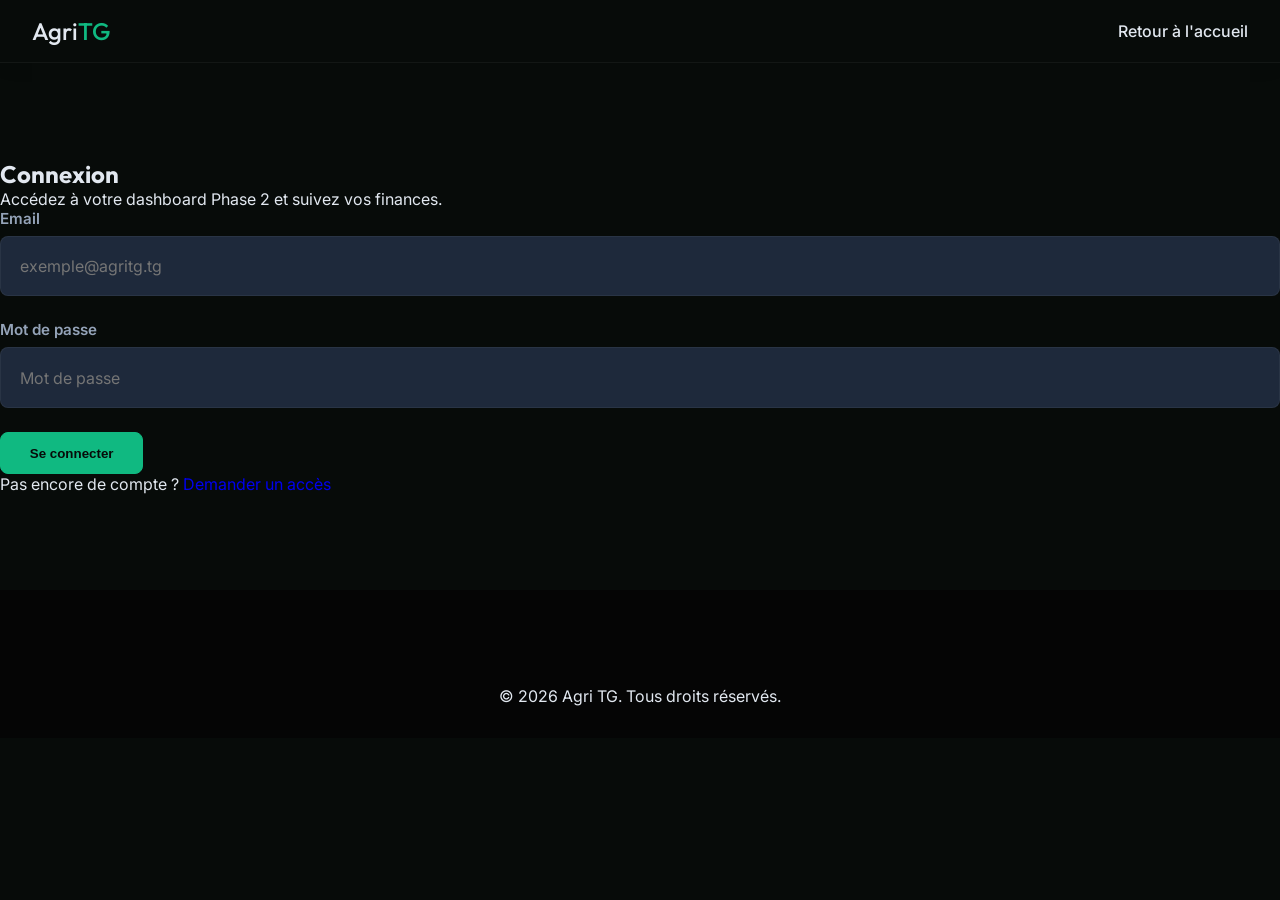
==== pages/login.html @ baed141a "amélioration de la structure" ====
<!DOCTYPE html>
<html lang="fr">

<head>
    <meta charset="UTF-8">
    <meta name="viewport" content="width=device-width, initial-scale=1.0">
    <meta name="description" content="Connexion - Agri TG">
    <title>Connexion - Agri TG</title>

    <!-- Favicon -->
    <link rel="icon" type="image/jpeg" href="../assets/logoAgriTG.jpeg">

    <!-- Google Fonts -->
    <link rel="preconnect" href="https://fonts.googleapis.com">
    <link rel="preconnect" href="https://fonts.gstatic.com" crossorigin>
    <link href="https://fonts.googleapis.com/css2?family=Inter:wght@400;500;700&family=Outfit:wght@500;700;800&display=swap" rel="stylesheet">

    <link rel="stylesheet" href="../style.css">
</head>

<body class="auth-page">
    <header class="navbar">
        <a href="../index.html" class="logo">Agri <span>TG</span></a>
        <nav>
            <a href="../index.html" class="nav-link">Retour à l'accueil</a>
        </nav>
    </header>

    <main class="page-shell">
        <section id="login-section" class="auth-card">
            <div class="auth-head">
                <h1>Connexion</h1>
                <p class="subtitle">Accédez à votre dashboard Phase 2 et suivez vos finances.</p>
            </div>

            <form id="login-form" class="form-card">
                <div class="form-group">
                    <label for="email">Email</label>
                    <input type="email" id="email" name="email" placeholder="exemple@agritg.tg" required>
                </div>

                <div class="form-group">
                    <label for="password">Mot de passe</label>
                    <input type="password" id="password" name="password" placeholder="Mot de passe" required>
                </div>

                <button type="submit" class="btn-primary">Se connecter</button>
            </form>

            <p class="auth-footer-text">Pas encore de compte ? <a href="#">Demander un accès</a></p>
        </section>
    </main>

    <footer class="site-footer simple-footer">
        <p>© 2026 Agri TG. Tous droits réservés.</p>
    </footer>

    <script src="../script.js"></script>
</body>

</html>
---- style.css ----
/* --- PALETTE DE COULEURS --- */
:root {
    /* Couleurs structurelles sémantiques */
    --bg-primary: #070B09;
    --bg-card: #111513;

    /* Textes et Bordures */
    --text-primary: #E2E8F0;
    --text-secondary: #94A3B8;
    --border-color: #1F2922;

    /* Couleurs de marque */
    --primary-green: #10B981;
    /* Typographies */
    --font-heading: 'Outfit', sans-serif;
    --font-body: 'Inter', sans-serif;
}

/* --- THEME LIGHT MODE --- */
[data-theme="light"] {
    --bg-primary: #F8FAFC;
    --bg-card: #FFFFFF;
    --text-primary: #0F172A;
    --text-secondary: #475569;
    --border-color: #E2E8F0;
}

/* Réinitialisation de base */
html {
    scroll-behavior: smooth;
}

* {
    margin: 0;
    padding: 0;
    box-sizing: border-box;
    text-decoration: none;
    list-style: none;
}

body {
    background-color: var(--bg-primary);
    color: var(--text-primary);
    font-family: var(--font-body);
}

/* Utilitaires globaux d'accessibilité (Lecteurs d'écran) */
.sr-only {
    position: absolute;
    width: 1px;
    height: 1px;
    padding: 0;
    margin: -1px;
    overflow: hidden;
    clip: rect(0, 0, 0, 0);
    white-space: nowrap;
    border: 0;
}

/* --- 1. EN-TÊTE / NAVIGATION --- */
.navbar {
    display: flex;
    justify-content: space-between;
    align-items: center;
    padding: 1rem 2rem;
    background-color: var(--bg-primary);
    position: sticky;
    top: 0;
    z-index: 1000;
    border-bottom: 1px solid rgba(128, 128, 128, 0.1);
    box-shadow: 0 4px 20px rgba(0, 0, 0, 0.05);
}

.navbar ul {
    display: flex;
    gap: 2.5rem;
}

.navbar a {
    color: var(--text-primary);
    font-weight: 500;
    transition: color 0.3s;
}

.navbar a:hover {
    color: var(--primary-green);
}

.logo {
    display: flex;
    align-items: center;
    font-size: 1.5rem;
    font-weight: 800;
    color: var(--text-primary);
}

.logo span {
    color: var(--primary-green);
}


/* --- 2. BOUTONS --- */
.btn-primary,
.btn-secondary {
    display: inline-block;
    padding: 0.8rem 1.8rem;
    border-radius: 8px;
    font-weight: 700;
    transition: all 0.3s ease;
    cursor: pointer;
}

/* Bouton d'action principal */
.btn-primary {
    background-color: var(--primary-green);
    color: #070B09;
    border: 1px solid var(--primary-green);
}

.btn-primary:hover {
    transform: translateY(-2px);
    box-shadow: 0 4px 15px rgba(16, 185, 129, 0.4);
}

.btn-primary.loading {
    opacity: 0.7;
    cursor: wait;
    animation: pulse 1s infinite alternate;
}

@keyframes pulse {
    0% { transform: scale(1); opacity: 0.8; }
    100% { transform: scale(0.98); opacity: 0.5; box-shadow: 0 0 15px rgba(16,185,129,0.2); }
}

/* Bouton d'action secondaire */
.btn-secondary {
    background-color: transparent;
    color: var(--text-primary);
    border: 1px solid var(--text-secondary);
}

.btn-secondary:hover {
    border-color: var(--text-primary);
}

/* --- 3. SECTION ACCUEIL (HERO) --- */
.hero-content {
    text-align: left;
    max-width: 1200px;
    margin: 2rem auto;
    padding: 0 2rem;
}

.hero-content h1 {
    font-size: 4rem;
    line-height: 1.1;
    margin-bottom: 1.5rem;
    max-width: 850px;
}

.hero-content p {
    font-size: 1.25rem;
    color: var(--text-secondary);
    margin-bottom: 2.5rem;
    max-width: 600px;
}

.hero-actions {
    display: flex;
    justify-content: flex-start;
    gap: 1.5rem;
}

/* -- TEXTE MULTICOLORE -- */
.text-green {
    color: var(--primary-green) !important;
}

.text-blue {
    color: #3B82F6 !important;
}

section {
    padding: 6rem 0;
}



h1,
h2,
h3,
.logo {
    font-family: var(--font-heading);
}

/* --- SECTION PROBLÈME --- */

.section-heading {
    text-align: center;
    margin-bottom: 3rem;
    color: var(--text-secondary);
    max-width: 1200px;
    margin-left: auto;
    margin-right: auto;
    padding: 0 2rem;
}

.section-heading h2 {
    color: var(--text-primary);
    font-size: 2.5rem;
    font-weight: 800;
    margin-bottom: 1rem;
}

.section-heading .subtitle {
    font-size: 1.1rem;
}

/* 1. La grille responsive */
.cards-grid {
    display: grid;
    grid-template-columns: repeat(auto-fit, minmax(300px, 1fr));
    gap: 2rem;
    max-width: 1200px;
    margin: 0 auto;
    padding: 2rem;
}

/* 2. Le style de la carte */
.card {
    background-color: var(--bg-card);
    border: 1px solid var(--border-color);
    border-radius: 16px;
    padding: 2.5rem 1.5rem;
    text-align: center;
    transition: transform 0.3s ease;
}

.card:hover {
    transform: translateY(-5px);
}

/* 3. La statistique au centre */
.card-stat {
    font-family: var(--font-heading);
    font-size: 4rem;
    font-weight: 800;
    color: var(--primary-green);
    margin: 1rem 0;
}

.card-icon {
    font-size: 2rem;
}

.card p {
    color: var(--text-secondary);
    line-height: 1.6;
}

/* --- SECTION HISTOIRES --- */

/* Utilitaires d'alignement */
.text-left,
.story-card {
    text-align: left !important;
}

.avatar {
    background-color: #1E293B;
    color: var(--text-primary);
    width: 60px;
    height: 60px;
    border-radius: 50%;
    display: flex;
    align-items: center;
    justify-content: center;
    font-weight: 700;
    margin-bottom: 1.5rem;
}

.story-card p:last-child {
    margin-top: 2rem;
    color: var(--text-primary);
}

.story-card h3 {
    font-size: 1.5rem;
    margin-bottom: 1rem;
    color: var(--text-primary);
}

/* --- SECTION SOLUTION --- */

.solution-card h3 {
    color: var(--text-primary);
    margin-bottom: 2rem;
}

.mockup-container {
    background-color: #1E293B;
    border-radius: 8px;
    margin-bottom: 2rem;
    overflow: hidden;
    display: block;
}

.mockup-container img {
    width: 100%;
    height: auto;
    display: block;
}

.highlight-card {
    border: 1px solid var(--primary-green) !important;
    box-shadow: 0 0 15px rgba(16, 185, 129, 0.05);
}

/* --- 4. SECTION COMPARAISON (AVANT/APRÈS) --- */
.comparison-container {
    max-width: 1000px;
    margin: 0 auto;
    background-color: #111827;
    border-radius: 12px;
    padding: 3rem;
    border: 1px solid rgba(255, 255, 255, 0.05);
}

.text-center {
    text-align: center !important;
}

.comparison-container h2 {
    margin-bottom: 3rem;
}

.comparison-table {
    display: flex;
    flex-direction: row;
    gap: 2rem;
}

.comparison-col {
    flex: 1;
    display: flex;
    flex-direction: column;
    gap: 1rem;
}

.table-header {
    background-color: rgba(0, 0, 0, 0.2);
    color: var(--text-primary);
    font-weight: 700;
    padding: 1.5rem;
    border-radius: 8px;
    text-align: center;
}

.table-item {
    background-color: rgba(255, 255, 255, 0.02);
    padding: 1.5rem;
    color: var(--text-secondary);
    border-radius: 8px;
    border: 1px solid rgba(255, 255, 255, 0.05);
    display: flex;
    align-items: center;
    min-height: 100px;
}

/* --- 5. SECTION DÉMO BLOCKCHAIN --- */
#blockchain-demo {
    background: radial-gradient(circle at center, rgba(16, 185, 129, 0.05) 0%, transparent 70%);
}

.demo-container {
    max-width: 1200px;
    margin: 0 auto;
    padding: 0 2rem;
    display: flex;
    gap: 4rem;
    align-items: center;
}

.demo-form {
    flex: 1;
}

.demo-form h2 {
    font-size: 2.5rem;
    margin-bottom: 1rem;
    line-height: 1.2;
}

.demo-form p {
    color: var(--text-secondary);
    margin-bottom: 2.5rem;
    font-size: 1.1rem;
}

.form-group {
    margin-bottom: 1.5rem;
    text-align: left;
}

.form-group label {
    display: block;
    margin-bottom: 0.5rem;
    font-size: 0.95rem;
    color: var(--text-secondary);
    font-weight: 600;
}

.form-group input {
    width: 100%;
    padding: 1.2rem;
    background-color: #1E293B;
    border: 1px solid rgba(255, 255, 255, 0.05);
    border-radius: 8px;
    color: var(--text-primary);
    font-size: 1rem;
    font-family: inherit;
    transition: all 0.3s ease;
}

.form-group input:focus {
    outline: none;
    border-color: var(--primary-green);
    background-color: #0f172a;
}

.w-100 {
    width: 100%;
}

.demo-ledger {
    flex: 1;
}

#ledger-list {
    list-style: none;
    padding: 0;
}

.block-card {
    background-color: rgba(30, 41, 59, 0.5);
    border-radius: 8px;
    padding: 1.5rem;
    margin-bottom: 1rem;
    border-left: 4px solid var(--primary-green);
}

.block-id {
    font-size: 0.85rem;
    text-transform: uppercase;
    letter-spacing: 1px;
    color: var(--text-secondary);
    display: block;
    margin-bottom: 1rem;
}

.block-hash {
    background-color: rgba(0, 0, 0, 0.4);
    padding: 0.8rem 1rem;
    border-radius: 6px;
    font-family: monospace;
    font-size: 0.9rem;
    color: var(--text-secondary);
    margin-bottom: 1rem;
}

.block-hash span {
    color: var(--primary-green);
}

.block-data {
    color: var(--text-primary);
    margin: 0;
    font-weight: 500;
}

.block-header {
    display: flex;
    justify-content: space-between;
    align-items: center;
    margin-bottom: 1rem;
}

.block-id {
    margin-bottom: 0;
    font-size: 0.85rem;
    text-transform: uppercase;
    letter-spacing: 1px;
    color: var(--text-secondary);
}

/* --- 6. LE PIED DE PAGE (FOOTER) --- */
.site-footer {
    background-color: #050505;
    padding: 6rem 2rem 2rem 2rem;
    text-align: center;
}

.footer-content {
    max-width: 800px;
    margin: 0 auto;
    margin-bottom: 3rem;
}

.footer-content h3 {
    font-size: 1.8rem;
    margin-bottom: 1.5rem;
    color: var(--text-primary);
    font-weight: 800;
}

.footer-content p {
    color: var(--text-secondary);
    margin-bottom: 0.8rem;
    font-size: 1.05rem;
}

.footer-bottom {
    border-top: 1px solid rgba(255, 255, 255, 0.08);
    padding-top: 2rem;
    max-width: 1000px;
    margin: 0 auto;
}

.footer-bottom p {
    color: rgba(255, 255, 255, 0.3);
    font-size: 0.9rem;
    margin: 0;
}

.btn-theme {
    background: transparent;
    border: none;
    font-size: 1.5rem;
    cursor: pointer;
    margin-right: 1rem;
    transition: transform 0.3s ease;
}

.btn-theme:hover {
    transform: scale(1.2) rotate(15deg);
}

/* ==============================================================
   7. LE SYSTÈME DE THÈME (LIGHT MODE)
============================================================== */
body.light-mode {
    --bg-primary: #f8fafc;
    --text-primary: #0f172a;
    --text-secondary: #475569;
    --bg-card: #ffffff;
}

body.light-mode .comparison-container,
body.light-mode .block-card,
body.light-mode .avatar,
body.light-mode .solution-card {
    background-color: #f1f5f9;
    border-color: rgba(0, 0, 0, 0.1);
    border: 1px solid rgba(0, 0, 0, 0.1);
    color: var(--text-primary);
}

body.light-mode .table-item {
    background-color: #ffffff;
    border: 1px solid rgba(0, 0, 0, 0.1);
    color: var(--text-secondary);
}

body.light-mode .table-header {
    background-color: #e2e8f0;
    color: var(--text-primary);
}

body.light-mode .form-group input,
body.light-mode .block-hash {
    background-color: #f1f5f9;
    border: 1px solid rgba(0, 0, 0, 0.1);
    color: var(--text-primary);
}

body.light-mode .site-footer {
    background-color: #e2e8f0;
}

body.light-mode .footer-bottom {
    border-top: 1px solid rgba(0, 0, 0, 0.1);
}

body.light-mode .footer-bottom p {
    color: var(--text-secondary);
}

body.light-mode .btn-secondary {
    border-color: var(--text-secondary);
    color: var(--text-primary);
}

/* ==============================================================
   8. ANIMATIONS AU DÉFILEMENT
============================================================== */
.fade-in-element {
    opacity: 0;
    transform: translateY(30px);
    transition: opacity 0.8s ease-out, transform 0.8s ease-out;
    will-change: opacity, transform;
}

.fade-in-element.visible {
    opacity: 1;
    transform: translateY(0);
}

/* ==============================================================
   9. RESPONSIVE DESIGN (MOBILES ET TABLETTES)
============================================================== */
@media screen and (max-width: 768px) {
    .navbar {
        display: flex;
        flex-wrap: wrap;
        justify-content: space-between;
        align-items: center;
        padding: 1rem 1.5rem;
    }

    .navbar .btn-primary {
        display: none !important; /* Force hide the simuler button */
    }

    .btn-theme {
        margin-right: 0;
        margin-left: auto;
    }

    .navbar nav {
        order: 3;
        width: 100%;
        margin-top: 1.5rem;
    }

    .navbar ul {
        flex-wrap: wrap;
        justify-content: center;
        gap: 0.8rem;
    }

    .navbar ul a {
        font-size: 0.95rem;
        padding: 0.5rem 0.8rem;
        background-color: rgba(255, 255, 255, 0.05);
        border: 1px solid rgba(255, 255, 255, 0.1);
        border-radius: 8px;
        color: var(--text-primary);
    }
    
    body.light-mode .navbar ul a {
        background-color: rgba(0, 0, 0, 0.05);
        border-color: rgba(0, 0, 0, 0.1);
    }

    .hero-content h1 {
        font-size: 2.5rem;
    }

    .hero-content p {
        font-size: 1.1rem;
    }

    .hero-actions {
        flex-direction: column;
    }

    .demo-container {
        flex-direction: column;
        gap: 2rem;
    }

    .comparison-container {
        padding: 1.5rem;
    }

    .comparison-table {
        flex-direction: column;
    }
}
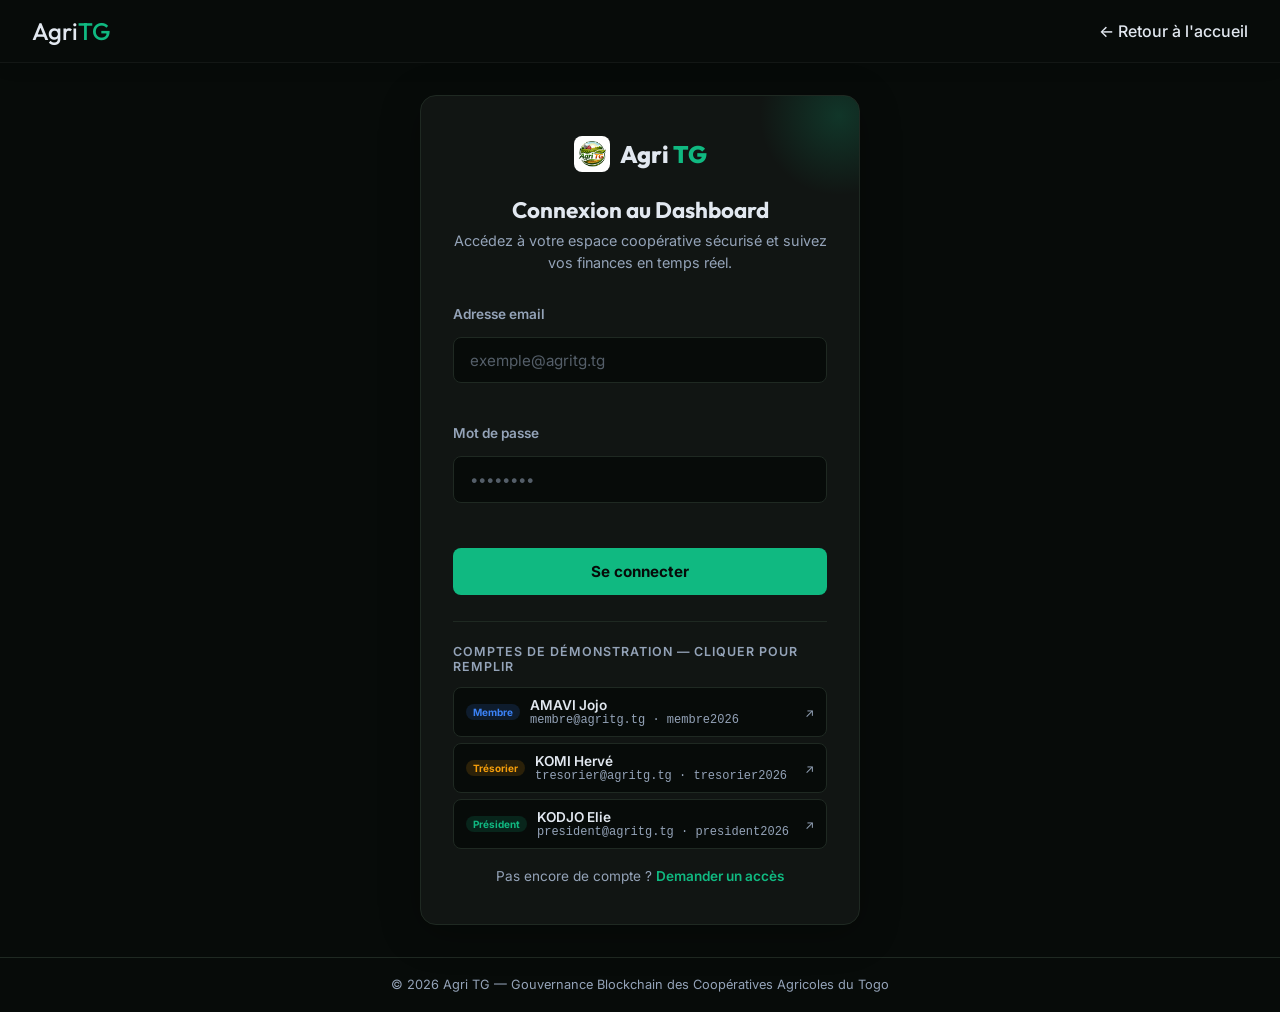
==== commit 49b39c14: "amélioration de la phse 2" ====
--- a/pages/login.html
+++ b/pages/login.html
@@ -7,55 +7,672 @@
     <meta name="description" content="Connexion - Agri TG">
     <title>Connexion - Agri TG</title>
 
-    <!-- Favicon -->
     <link rel="icon" type="image/jpeg" href="../assets/logoAgriTG.jpeg">
-
-    <!-- Google Fonts -->
     <link rel="preconnect" href="https://fonts.googleapis.com">
     <link rel="preconnect" href="https://fonts.gstatic.com" crossorigin>
-    <link href="https://fonts.googleapis.com/css2?family=Inter:wght@400;500;700&family=Outfit:wght@500;700;800&display=swap" rel="stylesheet">
-
+    <link
+        href="https://fonts.googleapis.com/css2?family=Inter:wght@400;500;700&family=Outfit:wght@500;700;800&display=swap"
+        rel="stylesheet">
     <link rel="stylesheet" href="../style.css">
+
+    <style>
+        /* ── Page centrée verticalement ── */
+        .auth-page {
+            min-height: 100vh;
+            display: flex;
+            flex-direction: column;
+            background: var(--bg-primary);
+        }
+
+        .auth-page .page-shell {
+            flex: 1;
+            display: flex;
+            align-items: center;
+            justify-content: center;
+            padding: 2rem 1rem;
+        }
+
+        /* ── Carte principale ── */
+        .auth-card {
+            width: 100%;
+            max-width: 440px;
+            background: var(--bg-card);
+            border: 1px solid var(--border-color);
+            border-radius: 16px;
+            padding: 2.5rem 2rem;
+            box-shadow: 0 8px 40px rgba(0, 0, 0, 0.3);
+            position: relative;
+            overflow: hidden;
+        }
+
+        /* Halo décoratif vert */
+        .auth-card::before {
+            content: '';
+            position: absolute;
+            top: -60px;
+            right: -60px;
+            width: 160px;
+            height: 160px;
+            border-radius: 50%;
+            background: radial-gradient(circle, rgba(16, 185, 129, 0.2), transparent 70%);
+            pointer-events: none;
+        }
+
+        /* ── Logo ── */
+        .auth-logo {
+            display: flex;
+            align-items: center;
+            justify-content: center;
+            gap: 10px;
+            margin-bottom: 1.5rem;
+        }
+
+        .auth-logo img {
+            width: 36px;
+            height: 36px;
+            border-radius: 8px;
+            object-fit: cover;
+        }
+
+        .auth-logo-text {
+            font-family: 'Outfit', sans-serif;
+            font-size: 1.5rem;
+            font-weight: 800;
+            color: var(--text-primary);
+        }
+
+        .auth-logo-text span {
+            color: #10B981;
+        }
+
+        /* ── En-tête ── */
+        .auth-head {
+            text-align: center;
+            margin-bottom: 2rem;
+        }
+
+        .auth-head h1 {
+            font-family: 'Outfit', sans-serif;
+            font-size: 1.4rem;
+            font-weight: 700;
+            color: var(--text-primary);
+            margin-bottom: 0.4rem;
+        }
+
+        .auth-head p {
+            font-size: 0.9rem;
+            color: var(--text-secondary);
+            line-height: 1.5;
+        }
+
+        /* ── Formulaire ── */
+        .form-card {
+            display: flex;
+            flex-direction: column;
+            gap: 1.1rem;
+        }
+
+        .form-group {
+            display: flex;
+            flex-direction: column;
+            gap: 0.45rem;
+        }
+
+        .form-group label {
+            font-size: 0.85rem;
+            font-weight: 600;
+            color: var(--text-secondary);
+        }
+
+        .form-group input {
+            width: 100%;
+            padding: 0.8rem 1rem;
+            background: var(--bg-primary);
+            border: 1px solid var(--border-color);
+            border-radius: 8px;
+            color: var(--text-primary);
+            font-size: 0.95rem;
+            font-family: 'Inter', sans-serif;
+            transition: border-color 0.2s, box-shadow 0.2s;
+            outline: none;
+        }
+
+        .form-group input:focus {
+            border-color: #10B981;
+            box-shadow: 0 0 0 3px rgba(16, 185, 129, 0.15);
+        }
+
+        .form-group input::placeholder {
+            color: var(--text-secondary);
+            opacity: 0.55;
+        }
+
+        /* ── Indicateur de rôle ── */
+        .role-indicator {
+            display: none;
+            align-items: center;
+            gap: 8px;
+            padding: 8px 12px;
+            border-radius: 8px;
+            font-size: 0.82rem;
+            font-weight: 600;
+            animation: fadeIn 0.3s ease;
+        }
+
+        .role-indicator.visible {
+            display: flex;
+        }
+
+        .role-indicator.membre {
+            background: rgba(59, 130, 246, 0.12);
+            color: #3B82F6;
+            border: 1px solid rgba(59, 130, 246, 0.25);
+        }
+
+        .role-indicator.tresorier {
+            background: rgba(245, 158, 11, 0.12);
+            color: #F59E0B;
+            border: 1px solid rgba(245, 158, 11, 0.25);
+        }
+
+        .role-indicator.president {
+            background: rgba(16, 185, 129, 0.12);
+            color: #10B981;
+            border: 1px solid rgba(16, 185, 129, 0.25);
+        }
+
+        /* ── Message d'erreur ── */
+        .auth-error {
+            display: none;
+            background: rgba(239, 68, 68, 0.1);
+            border: 1px solid rgba(239, 68, 68, 0.3);
+            color: #EF4444;
+            border-radius: 8px;
+            padding: 0.7rem 1rem;
+            font-size: 0.85rem;
+            text-align: center;
+            font-weight: 500;
+        }
+
+        .auth-error.visible {
+            display: block;
+            animation: shake 0.4s ease;
+        }
+
+        @keyframes shake {
+
+            0%,
+            100% {
+                transform: translateX(0);
+            }
+
+            25% {
+                transform: translateX(-6px);
+            }
+
+            75% {
+                transform: translateX(6px);
+            }
+        }
+
+        /* ── Message de succès ── */
+        .auth-success {
+            display: none;
+            background: rgba(16, 185, 129, 0.1);
+            border: 1px solid rgba(16, 185, 129, 0.3);
+            color: #10B981;
+            border-radius: 8px;
+            padding: 0.7rem 1rem;
+            font-size: 0.85rem;
+            text-align: center;
+            font-weight: 600;
+        }
+
+        .auth-success.visible {
+            display: block;
+        }
+
+        /* ── Bouton submit ── */
+        .btn-login {
+            width: 100%;
+            padding: 0.9rem;
+            background: #10B981;
+            color: #070B09;
+            border: none;
+            border-radius: 8px;
+            font-size: 0.95rem;
+            font-weight: 700;
+            font-family: 'Inter', sans-serif;
+            cursor: pointer;
+            transition: all 0.2s ease;
+            margin-top: 0.2rem;
+        }
+
+        .btn-login:hover:not(:disabled) {
+            transform: translateY(-1px);
+            box-shadow: 0 4px 15px rgba(16, 185, 129, 0.4);
+        }
+
+        .btn-login:disabled {
+            opacity: 0.65;
+            cursor: wait;
+        }
+
+        /* ── Comptes de démo ── */
+        .demo-accounts {
+            margin-top: 1.6rem;
+            border-top: 1px solid var(--border-color);
+            padding-top: 1.4rem;
+        }
+
+        .demo-title {
+            font-size: 0.78rem;
+            text-transform: uppercase;
+            letter-spacing: 1px;
+            color: var(--text-secondary);
+            margin-bottom: 0.8rem;
+            font-weight: 600;
+        }
+
+        .demo-grid {
+            display: flex;
+            flex-direction: column;
+            gap: 6px;
+        }
+
+        .demo-account-btn {
+            display: flex;
+            align-items: center;
+            gap: 10px;
+            width: 100%;
+            padding: 9px 12px;
+            background: var(--bg-primary);
+            border: 1px solid var(--border-color);
+            border-radius: 8px;
+            cursor: pointer;
+            transition: all 0.15s;
+            text-align: left;
+            font-family: 'Inter', sans-serif;
+        }
+
+        .demo-account-btn:hover {
+            border-color: #10B981;
+            background: rgba(16, 185, 129, 0.05);
+        }
+
+        .demo-role-badge {
+            font-size: 10px;
+            font-weight: 700;
+            padding: 2px 7px;
+            border-radius: 20px;
+            flex-shrink: 0;
+        }
+
+        .badge-membre {
+            background: rgba(59, 130, 246, 0.15);
+            color: #3B82F6;
+        }
+
+        .badge-tresorier {
+            background: rgba(245, 158, 11, 0.15);
+            color: #F59E0B;
+        }
+
+        .badge-president {
+            background: rgba(16, 185, 129, 0.15);
+            color: #10B981;
+        }
+
+        .demo-account-info {
+            flex: 1;
+        }
+
+        .demo-account-name {
+            font-size: 0.85rem;
+            font-weight: 600;
+            color: var(--text-primary);
+        }
+
+        .demo-account-email {
+            font-size: 0.75rem;
+            color: var(--text-secondary);
+            font-family: monospace;
+        }
+
+        .demo-arrow {
+            font-size: 0.75rem;
+            color: var(--text-secondary);
+        }
+
+        /* ── Footer ── */
+        .auth-footer-text {
+            text-align: center;
+            margin-top: 1.2rem;
+            font-size: 0.85rem;
+            color: var(--text-secondary);
+        }
+
+        .auth-footer-text a {
+            color: #10B981;
+            font-weight: 600;
+            text-decoration: none;
+        }
+
+        /* ── Spinner de chargement ── */
+        .spinner {
+            display: inline-block;
+            width: 14px;
+            height: 14px;
+            border: 2px solid rgba(0, 0, 0, 0.3);
+            border-top-color: #000;
+            border-radius: 50%;
+            animation: spin 0.7s linear infinite;
+            vertical-align: middle;
+            margin-right: 6px;
+        }
+
+        @keyframes spin {
+            to {
+                transform: rotate(360deg);
+            }
+        }
+
+        @keyframes fadeIn {
+            from {
+                opacity: 0;
+            }
+
+            to {
+                opacity: 1;
+            }
+        }
+
+        /* ── Simple footer ── */
+        .simple-footer {
+            padding: 1.2rem;
+            text-align: center;
+            border-top: 1px solid var(--border-color);
+        }
+
+        .simple-footer p {
+            font-size: 0.8rem;
+            color: var(--text-secondary);
+        }
+    </style>
 </head>
 
 <body class="auth-page">
+
+    <!-- Navbar -->
     <header class="navbar">
         <a href="../index.html" class="logo">Agri <span>TG</span></a>
         <nav>
-            <a href="../index.html" class="nav-link">Retour à l'accueil</a>
+            <a href="../index.html" class="nav-link">← Retour à l'accueil</a>
         </nav>
     </header>
 
+    <!-- Contenu principal -->
     <main class="page-shell">
-        <section id="login-section" class="auth-card">
+        <section class="auth-card">
+
+            <!-- Logo -->
+            <div class="auth-logo">
+                <img src="../assets/logoAgriTG.jpeg" alt="Logo Agri TG">
+                <div class="auth-logo-text">Agri <span>TG</span></div>
+            </div>
+
+            <!-- En-tête -->
             <div class="auth-head">
-                <h1>Connexion</h1>
-                <p class="subtitle">Accédez à votre dashboard Phase 2 et suivez vos finances.</p>
+                <h1>Connexion au Dashboard</h1>
+                <p>Accédez à votre espace coopérative sécurisé et suivez vos finances en temps réel.</p>
             </div>
 
-            <form id="login-form" class="form-card">
+            <!-- Formulaire -->
+            <form id="login-form" class="form-card" novalidate>
+
                 <div class="form-group">
-                    <label for="email">Email</label>
-                    <input type="email" id="email" name="email" placeholder="exemple@agritg.tg" required>
+                    <label for="email">Adresse email</label>
+                    <input type="email" id="email" name="email" placeholder="exemple@agritg.tg" autocomplete="email">
                 </div>
 
                 <div class="form-group">
                     <label for="password">Mot de passe</label>
-                    <input type="password" id="password" name="password" placeholder="Mot de passe" required>
+                    <input type="password" id="password" name="password" placeholder="••••••••"
+                        autocomplete="current-password">
                 </div>
 
-                <button type="submit" class="btn-primary">Se connecter</button>
+                <!-- Indicateur de rôle détecté -->
+                <div id="role-indicator" class="role-indicator">
+                    <span id="role-icon"></span>
+                    <span id="role-text"></span>
+                </div>
+
+                <!-- Message d'erreur -->
+                <div id="auth-error" class="auth-error">
+                    Email ou mot de passe incorrect.
+                </div>
+
+                <!-- Message de succès -->
+                <div id="auth-success" class="auth-success">
+                    ✓ Connexion réussie ! Redirection en cours…
+                </div>
+
+                <button type="submit" class="btn-login" id="btn-submit">
+                    Se connecter
+                </button>
             </form>
 
-            <p class="auth-footer-text">Pas encore de compte ? <a href="#">Demander un accès</a></p>
+            <!-- Comptes de démonstration -->
+            <div class="demo-accounts">
+                <p class="demo-title">Comptes de démonstration — cliquer pour remplir</p>
+                <div class="demo-grid">
+
+                    <button class="demo-account-btn" data-email="membre@agritg.tg" data-pwd="membre2026">
+                        <span class="demo-role-badge badge-membre">Membre</span>
+                        <div class="demo-account-info">
+                            <div class="demo-account-name">AMAVI Jojo</div>
+                            <div class="demo-account-email">membre@agritg.tg · membre2026</div>
+                        </div>
+                        <span class="demo-arrow">↗</span>
+                    </button>
+
+                    <button class="demo-account-btn" data-email="tresorier@agritg.tg" data-pwd="tresorier2026">
+                        <span class="demo-role-badge badge-tresorier">Trésorier</span>
+                        <div class="demo-account-info">
+                            <div class="demo-account-name">KOMI Hervé</div>
+                            <div class="demo-account-email">tresorier@agritg.tg · tresorier2026</div>
+                        </div>
+                        <span class="demo-arrow">↗</span>
+                    </button>
+
+                    <button class="demo-account-btn" data-email="president@agritg.tg" data-pwd="president2026">
+                        <span class="demo-role-badge badge-president">Président</span>
+                        <div class="demo-account-info">
+                            <div class="demo-account-name">KODJO Elie</div>
+                            <div class="demo-account-email">president@agritg.tg · president2026</div>
+                        </div>
+                        <span class="demo-arrow">↗</span>
+                    </button>
+
+                </div>
+            </div>
+
+            <p class="auth-footer-text">
+                Pas encore de compte ? <a href="#">Demander un accès</a>
+            </p>
+
         </section>
     </main>
 
-    <footer class="site-footer simple-footer">
-        <p>© 2026 Agri TG. Tous droits réservés.</p>
+    <footer class="simple-footer">
+        <p>© 2026 Agri TG — Gouvernance Blockchain des Coopératives Agricoles du Togo</p>
     </footer>
 
     <script src="../script.js"></script>
+    <script>
+        // =========================================================
+        // AGRI TG — login.html
+        // Système d'authentification simulé avec 3 rôles
+        // Sauvegarde de session dans sessionStorage
+        // =========================================================
+
+        // ── Comptes autorisés ─────────────────────────────────────
+        const COMPTES = {
+            'membre@agritg.tg': {
+                password: 'membre2026',
+                nom: 'AMAVI Jojo',
+                role: 'membre',
+                initiales: 'AJ',
+                icon: '👤',
+                label: 'Membre de la coopérative'
+            },
+            'tresorier@agritg.tg': {
+                password: 'tresorier2026',
+                nom: 'KOMI Hervé',
+                role: 'tresorier',
+                initiales: 'KH',
+                icon: '💰',
+                label: 'Trésorier — peut enregistrer des transactions'
+            },
+            'president@agritg.tg': {
+                password: 'president2026',
+                nom: 'KODJO Elie',
+                role: 'president',
+                initiales: 'KE',
+                icon: '🏛️',
+                label: 'Président — accès complet'
+            }
+        };
+
+        const SESSION_KEY = 'agritg_session';
+
+        // ── Éléments du DOM ──────────────────────────────────────
+        const form = document.getElementById('login-form');
+        const emailInput = document.getElementById('email');
+        const pwdInput = document.getElementById('password');
+        const btnSubmit = document.getElementById('btn-submit');
+        const errorEl = document.getElementById('auth-error');
+        const successEl = document.getElementById('auth-success');
+        const roleIndicator = document.getElementById('role-indicator');
+        const roleIcon = document.getElementById('role-icon');
+        const roleText = document.getElementById('role-text');
+
+        // ── Si déjà connecté, rediriger directement ──────────────
+        (function checkAlreadyLoggedIn() {
+            try {
+                const s = JSON.parse(sessionStorage.getItem(SESSION_KEY));
+                if (s && s.email && s.role) {
+                    window.location.replace('phase2.html');
+                }
+            } catch (e) { }
+        })();
+
+        // ── Détection du rôle en temps réel (au blur de l'email) ─
+        emailInput.addEventListener('blur', function () {
+            const compte = COMPTES[emailInput.value.trim().toLowerCase()];
+            if (compte) {
+                roleIndicator.className = 'role-indicator visible ' + compte.role;
+                roleIcon.textContent = compte.icon;
+                roleText.textContent = compte.label;
+            } else {
+                roleIndicator.className = 'role-indicator';
+            }
+        });
+
+        // ── Remplissage automatique depuis les boutons de démo ───
+        document.querySelectorAll('.demo-account-btn').forEach(function (btn) {
+            btn.addEventListener('click', function () {
+                const email = btn.dataset.email;
+                const pwd = btn.dataset.pwd;
+
+                // Remplir les champs
+                emailInput.value = email;
+                pwdInput.value = pwd;
+
+                // Déclencher la détection du rôle manuellement
+                emailInput.dispatchEvent(new Event('blur'));
+
+                // Cacher les erreurs éventuelles
+                errorEl.classList.remove('visible');
+
+                // Focus sur le bouton submit
+                btnSubmit.focus();
+            });
+        });
+
+        // ── Soumission du formulaire ──────────────────────────────
+        form.addEventListener('submit', function (e) {
+            e.preventDefault();
+
+            const email = emailInput.value.trim().toLowerCase();
+            const pwd = pwdInput.value;
+
+            // Cacher les messages précédents
+            errorEl.classList.remove('visible');
+            successEl.classList.remove('visible');
+
+            // Validation des champs vides
+            if (!email || !pwd) {
+                showError('Veuillez remplir tous les champs.');
+                return;
+            }
+
+            // Vérification des identifiants
+            const compte = COMPTES[email];
+
+            if (!compte || compte.password !== pwd) {
+                showError('Email ou mot de passe incorrect.');
+                // Secouer les champs
+                emailInput.style.borderColor = '#ef4444';
+                pwdInput.style.borderColor = '#ef4444';
+                setTimeout(function () {
+                    emailInput.style.borderColor = '';
+                    pwdInput.style.borderColor = '';
+                }, 1500);
+                return;
+            }
+
+            // ── Connexion réussie ─────────────────────────────────
+            btnSubmit.disabled = true;
+            btnSubmit.innerHTML = '<span class="spinner"></span> Connexion…';
+
+            // Construire l'objet de session
+            const session = {
+                email: email,
+                nom: compte.nom,
+                role: compte.role,
+                initiales: compte.initiales,
+                icon: compte.icon,
+                loginAt: Date.now()
+            };
+
+            // Sauvegarder dans sessionStorage
+            try {
+                sessionStorage.setItem(SESSION_KEY, JSON.stringify(session));
+            } catch (err) {
+                console.warn('sessionStorage indisponible :', err);
+            }
+
+            // Afficher le message de succès
+            successEl.textContent = '✓ Bonjour ' + compte.nom + ' ! Redirection…';
+            successEl.classList.add('visible');
+
+            // Rediriger vers le dashboard après 1s
+            setTimeout(function () {
+                window.location.href = 'phase2.html';
+            }, 1000);
+        });
+
+        // ── Afficher un message d'erreur ──────────────────────────
+        function showError(msg) {
+            errorEl.textContent = msg;
+            errorEl.classList.add('visible');
+            // Cacher après 4 secondes
+            setTimeout(function () {
+                errorEl.classList.remove('visible');
+            }, 4000);
+        }
+    </script>
 </body>
 
-</html>
+</html>
--- a/style.css
+++ b/style.css
@@ -628,13 +628,16 @@
         padding: 1rem 1.5rem;
     }
 
+    .btn-theme {
+        margin-right: 10px;
+        margin-left: auto;
+    }
+
     .navbar .btn-primary {
-        display: none !important; /* Force hide the simuler button */
-    }
-
-    .btn-theme {
-        margin-right: 0;
-        margin-left: auto;
+        padding: 8px 12px;
+        font-size: 0.85rem;
+        display: inline-block !important;
+        white-space: nowrap;
     }
 
     .navbar nav {
